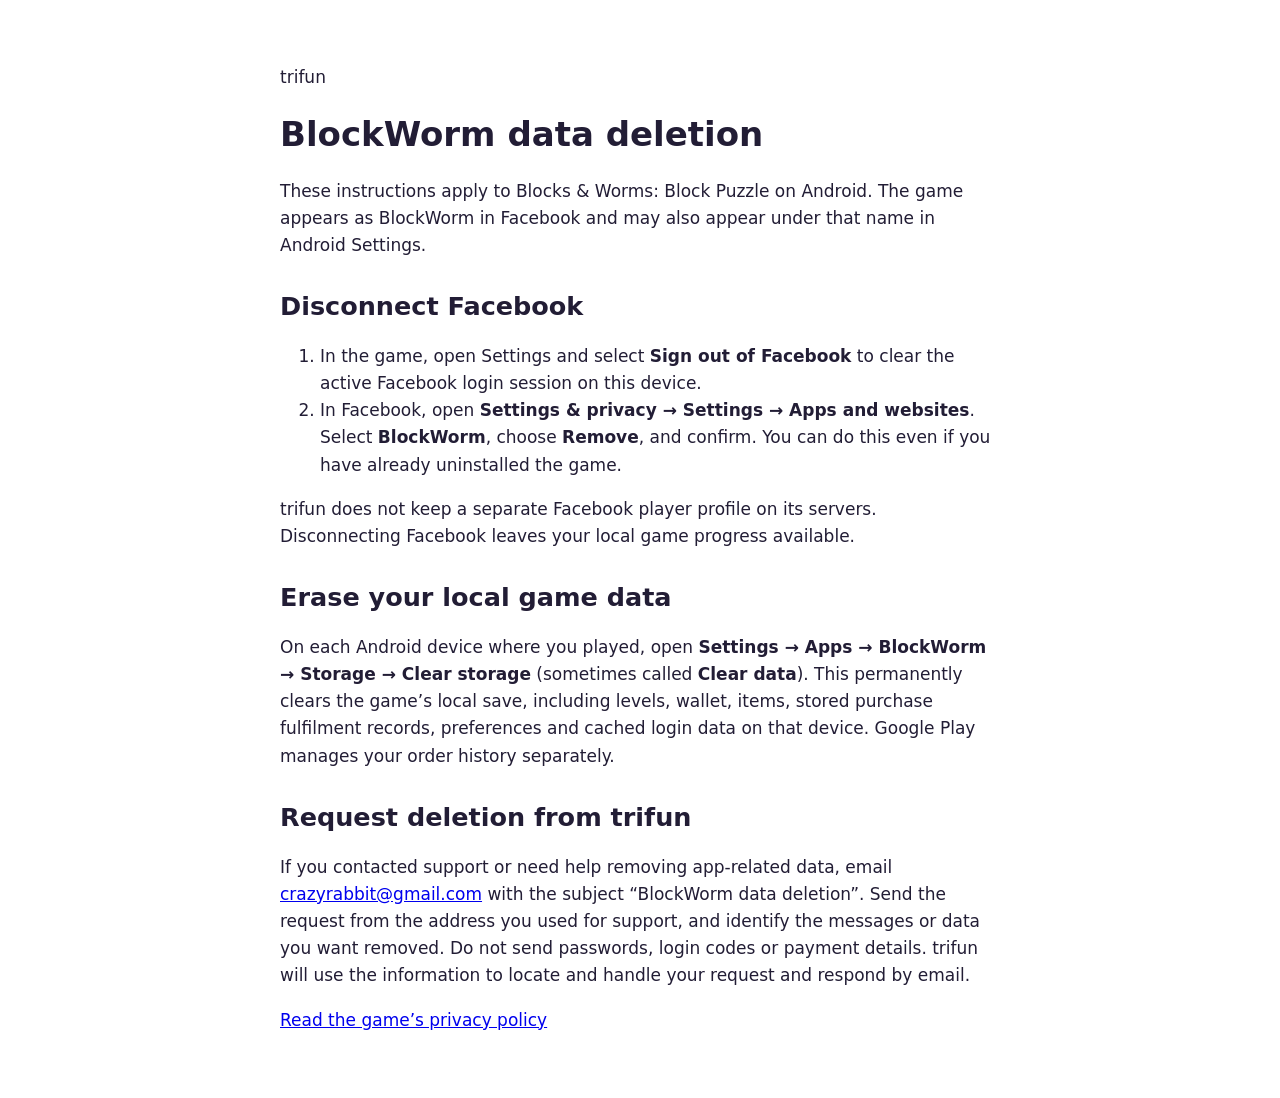
==== blocks-and-worms-data-deletion.html @ 9ded0299 "Add BlockWorm Facebook and local data deletion instructions" ====
<!doctype html><html lang="en"><meta charset="utf-8"><meta name="viewport" content="width=device-width,initial-scale=1"><title>BlockWorm Data Deletion | trifun</title><style>body{max-width:45rem;margin:4rem auto;padding:0 1.2rem;font:17px/1.6 system-ui;color:#221d35}h1,h2{line-height:1.2}h2{margin-top:2rem}</style><main><p>trifun</p><h1>BlockWorm data deletion</h1><p>These instructions apply to Blocks &amp; Worms: Block Puzzle on Android. The game appears as BlockWorm in Facebook and may also appear under that name in Android Settings.</p>
<h2>Disconnect Facebook</h2><ol><li>In the game, open Settings and select <strong>Sign out of Facebook</strong> to clear the active Facebook login session on this device.</li><li>In Facebook, open <strong>Settings &amp; privacy → Settings → Apps and websites</strong>. Select <strong>BlockWorm</strong>, choose <strong>Remove</strong>, and confirm. You can do this even if you have already uninstalled the game.</li></ol><p>trifun does not keep a separate Facebook player profile on its servers. Disconnecting Facebook leaves your local game progress available.</p>
<h2>Erase your local game data</h2><p>On each Android device where you played, open <strong>Settings → Apps → BlockWorm → Storage → Clear storage</strong> (sometimes called <strong>Clear data</strong>). This permanently clears the game’s local save, including levels, wallet, items, stored purchase fulfilment records, preferences and cached login data on that device. Google Play manages your order history separately.</p>
<h2>Request deletion from trifun</h2><p>If you contacted support or need help removing app-related data, email <a href="mailto:crazyrabbit@gmail.com?subject=BlockWorm%20data%20deletion">crazyrabbit@gmail.com</a> with the subject “BlockWorm data deletion”. Send the request from the address you used for support, and identify the messages or data you want removed. Do not send passwords, login codes or payment details. trifun will use the information to locate and handle your request and respond by email.</p><p><a href="blocks-and-worms-privacy.html">Read the game’s privacy policy</a></p></main></html>
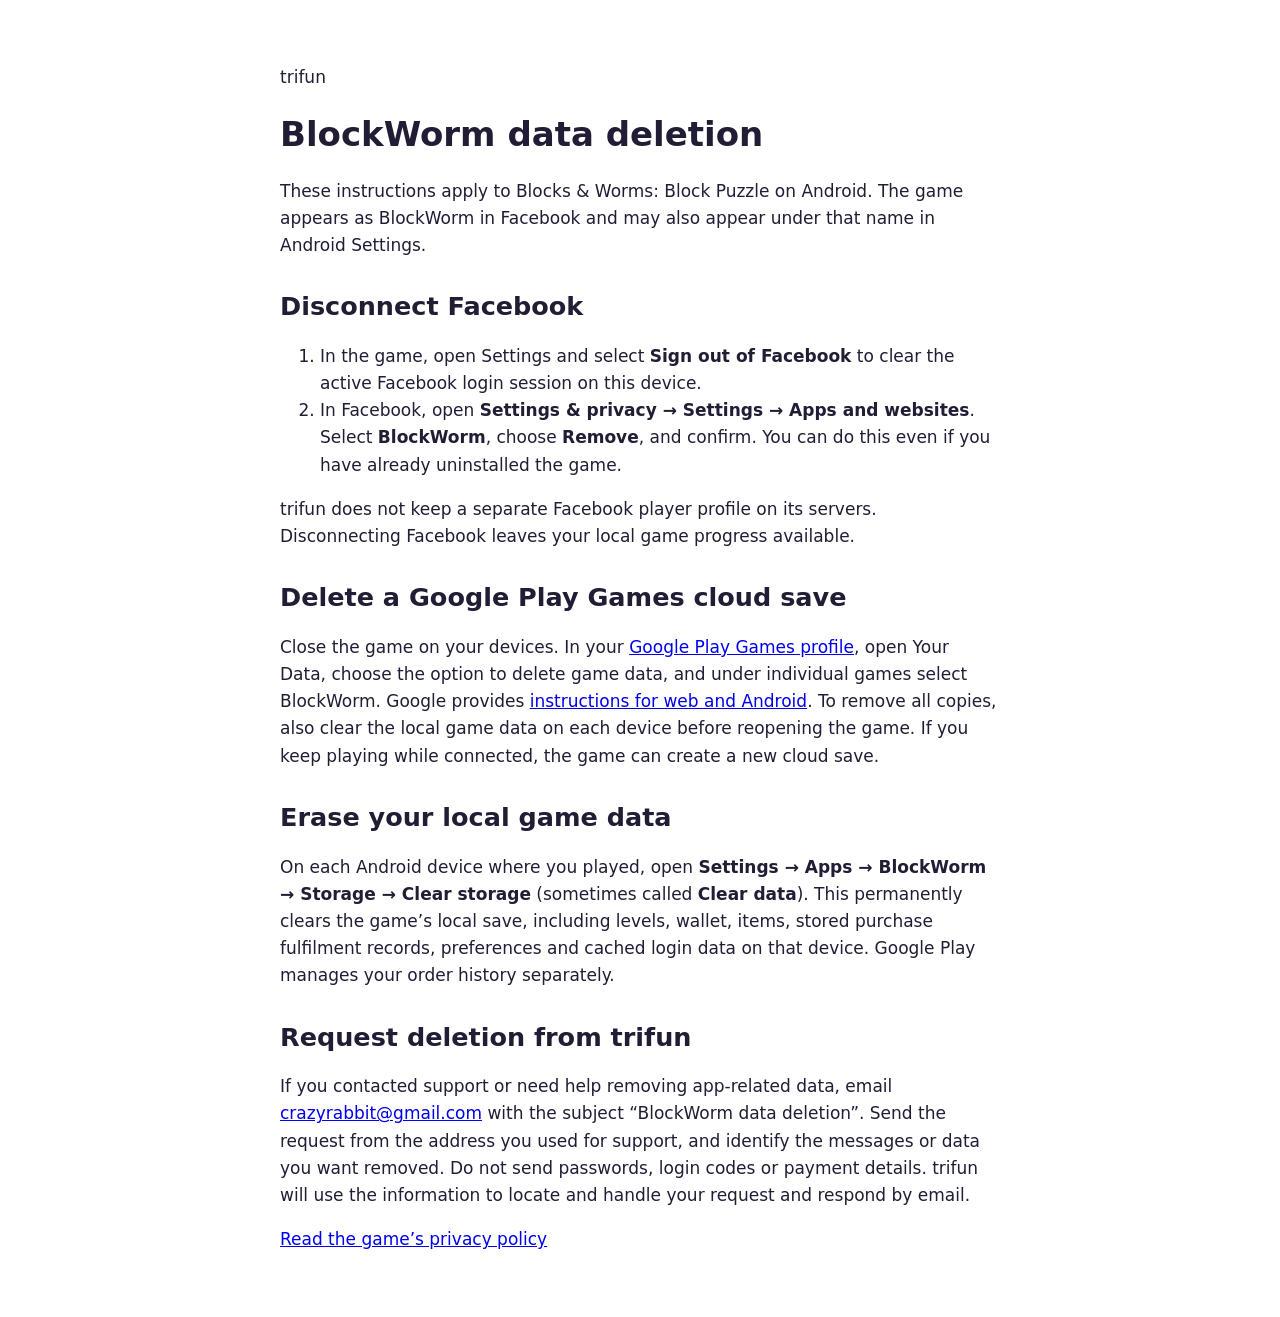
==== commit b0d46c6b: "Document Google Play Games saved data for BlockWorm" ====
--- a/blocks-and-worms-data-deletion.html
+++ b/blocks-and-worms-data-deletion.html
@@ -1,4 +1,4 @@
 <!doctype html><html lang="en"><meta charset="utf-8"><meta name="viewport" content="width=device-width,initial-scale=1"><title>BlockWorm Data Deletion | trifun</title><style>body{max-width:45rem;margin:4rem auto;padding:0 1.2rem;font:17px/1.6 system-ui;color:#221d35}h1,h2{line-height:1.2}h2{margin-top:2rem}</style><main><p>trifun</p><h1>BlockWorm data deletion</h1><p>These instructions apply to Blocks &amp; Worms: Block Puzzle on Android. The game appears as BlockWorm in Facebook and may also appear under that name in Android Settings.</p>
 <h2>Disconnect Facebook</h2><ol><li>In the game, open Settings and select <strong>Sign out of Facebook</strong> to clear the active Facebook login session on this device.</li><li>In Facebook, open <strong>Settings &amp; privacy → Settings → Apps and websites</strong>. Select <strong>BlockWorm</strong>, choose <strong>Remove</strong>, and confirm. You can do this even if you have already uninstalled the game.</li></ol><p>trifun does not keep a separate Facebook player profile on its servers. Disconnecting Facebook leaves your local game progress available.</p>
-<h2>Erase your local game data</h2><p>On each Android device where you played, open <strong>Settings → Apps → BlockWorm → Storage → Clear storage</strong> (sometimes called <strong>Clear data</strong>). This permanently clears the game’s local save, including levels, wallet, items, stored purchase fulfilment records, preferences and cached login data on that device. Google Play manages your order history separately.</p>
+<h2>Delete a Google Play Games cloud save</h2><p>Close the game on your devices. In your <a href="https://play.google.com/games/profile">Google Play Games profile</a>, open Your Data, choose the option to delete game data, and under individual games select BlockWorm. Google provides <a href="https://support.google.com/googleplay/answer/9130646">instructions for web and Android</a>. To remove all copies, also clear the local game data on each device before reopening the game. If you keep playing while connected, the game can create a new cloud save.</p><h2>Erase your local game data</h2><p>On each Android device where you played, open <strong>Settings → Apps → BlockWorm → Storage → Clear storage</strong> (sometimes called <strong>Clear data</strong>). This permanently clears the game’s local save, including levels, wallet, items, stored purchase fulfilment records, preferences and cached login data on that device. Google Play manages your order history separately.</p>
 <h2>Request deletion from trifun</h2><p>If you contacted support or need help removing app-related data, email <a href="mailto:crazyrabbit@gmail.com?subject=BlockWorm%20data%20deletion">crazyrabbit@gmail.com</a> with the subject “BlockWorm data deletion”. Send the request from the address you used for support, and identify the messages or data you want removed. Do not send passwords, login codes or payment details. trifun will use the information to locate and handle your request and respond by email.</p><p><a href="blocks-and-worms-privacy.html">Read the game’s privacy policy</a></p></main></html>
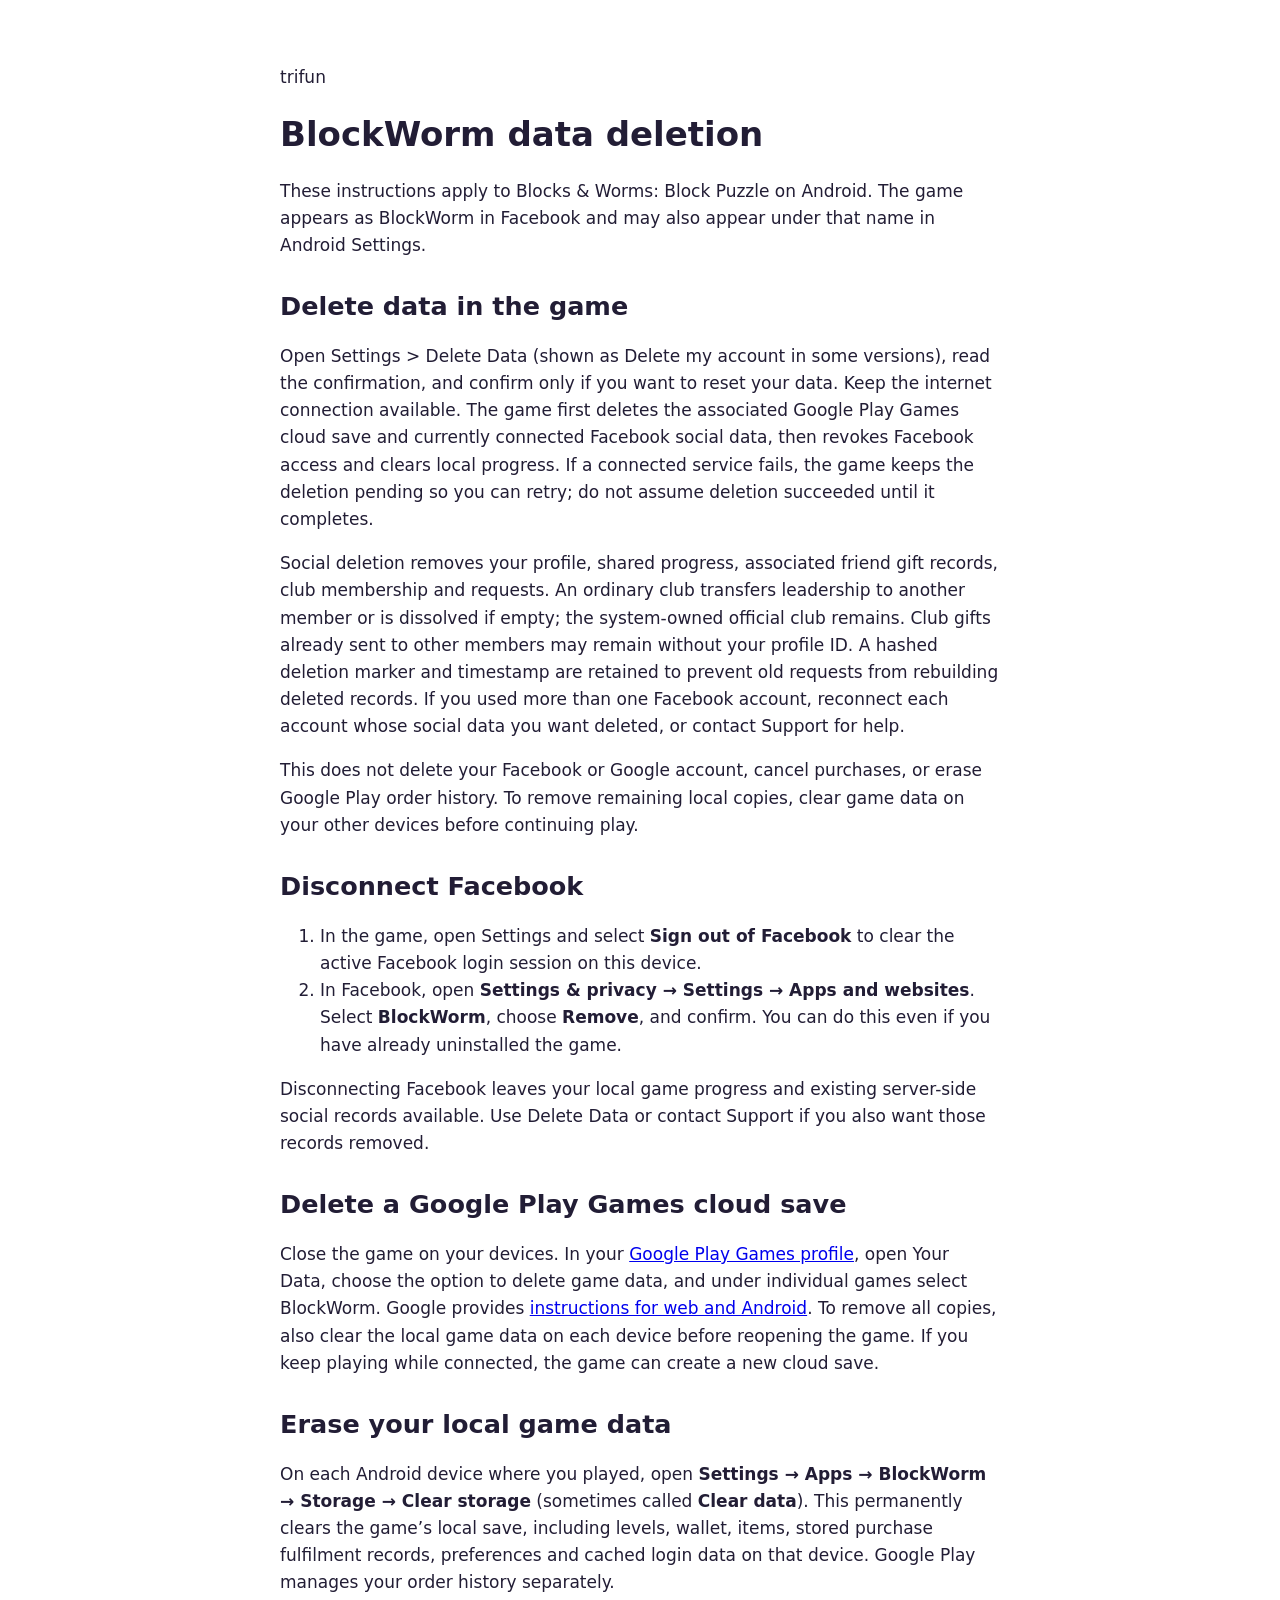
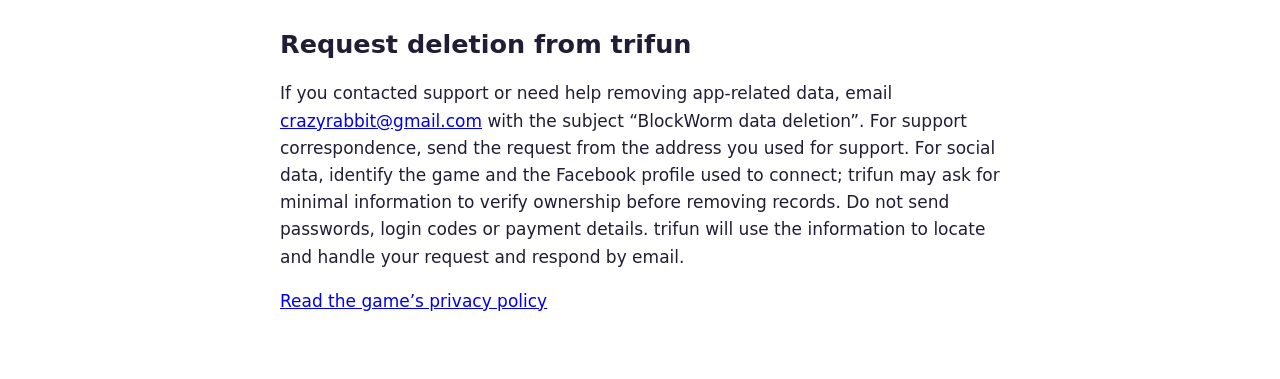
==== commit 318d4bc7: "Explain BlockWorm in-game and social data deletion" ====
--- a/blocks-and-worms-data-deletion.html
+++ b/blocks-and-worms-data-deletion.html
@@ -1,4 +1,4 @@
 <!doctype html><html lang="en"><meta charset="utf-8"><meta name="viewport" content="width=device-width,initial-scale=1"><title>BlockWorm Data Deletion | trifun</title><style>body{max-width:45rem;margin:4rem auto;padding:0 1.2rem;font:17px/1.6 system-ui;color:#221d35}h1,h2{line-height:1.2}h2{margin-top:2rem}</style><main><p>trifun</p><h1>BlockWorm data deletion</h1><p>These instructions apply to Blocks &amp; Worms: Block Puzzle on Android. The game appears as BlockWorm in Facebook and may also appear under that name in Android Settings.</p>
-<h2>Disconnect Facebook</h2><ol><li>In the game, open Settings and select <strong>Sign out of Facebook</strong> to clear the active Facebook login session on this device.</li><li>In Facebook, open <strong>Settings &amp; privacy → Settings → Apps and websites</strong>. Select <strong>BlockWorm</strong>, choose <strong>Remove</strong>, and confirm. You can do this even if you have already uninstalled the game.</li></ol><p>trifun does not keep a separate Facebook player profile on its servers. Disconnecting Facebook leaves your local game progress available.</p>
+<h2>Delete data in the game</h2><p>Open Settings &gt; Delete Data (shown as Delete my account in some versions), read the confirmation, and confirm only if you want to reset your data. Keep the internet connection available. The game first deletes the associated Google Play Games cloud save and currently connected Facebook social data, then revokes Facebook access and clears local progress. If a connected service fails, the game keeps the deletion pending so you can retry; do not assume deletion succeeded until it completes.</p><p>Social deletion removes your profile, shared progress, associated friend gift records, club membership and requests. An ordinary club transfers leadership to another member or is dissolved if empty; the system-owned official club remains. Club gifts already sent to other members may remain without your profile ID. A hashed deletion marker and timestamp are retained to prevent old requests from rebuilding deleted records. If you used more than one Facebook account, reconnect each account whose social data you want deleted, or contact Support for help.</p><p>This does not delete your Facebook or Google account, cancel purchases, or erase Google Play order history. To remove remaining local copies, clear game data on your other devices before continuing play.</p><h2>Disconnect Facebook</h2><ol><li>In the game, open Settings and select <strong>Sign out of Facebook</strong> to clear the active Facebook login session on this device.</li><li>In Facebook, open <strong>Settings &amp; privacy → Settings → Apps and websites</strong>. Select <strong>BlockWorm</strong>, choose <strong>Remove</strong>, and confirm. You can do this even if you have already uninstalled the game.</li></ol><p>Disconnecting Facebook leaves your local game progress and existing server-side social records available. Use Delete Data or contact Support if you also want those records removed.</p>
 <h2>Delete a Google Play Games cloud save</h2><p>Close the game on your devices. In your <a href="https://play.google.com/games/profile">Google Play Games profile</a>, open Your Data, choose the option to delete game data, and under individual games select BlockWorm. Google provides <a href="https://support.google.com/googleplay/answer/9130646">instructions for web and Android</a>. To remove all copies, also clear the local game data on each device before reopening the game. If you keep playing while connected, the game can create a new cloud save.</p><h2>Erase your local game data</h2><p>On each Android device where you played, open <strong>Settings → Apps → BlockWorm → Storage → Clear storage</strong> (sometimes called <strong>Clear data</strong>). This permanently clears the game’s local save, including levels, wallet, items, stored purchase fulfilment records, preferences and cached login data on that device. Google Play manages your order history separately.</p>
-<h2>Request deletion from trifun</h2><p>If you contacted support or need help removing app-related data, email <a href="mailto:crazyrabbit@gmail.com?subject=BlockWorm%20data%20deletion">crazyrabbit@gmail.com</a> with the subject “BlockWorm data deletion”. Send the request from the address you used for support, and identify the messages or data you want removed. Do not send passwords, login codes or payment details. trifun will use the information to locate and handle your request and respond by email.</p><p><a href="blocks-and-worms-privacy.html">Read the game’s privacy policy</a></p></main></html>
+<h2>Request deletion from trifun</h2><p>If you contacted support or need help removing app-related data, email <a href="mailto:crazyrabbit@gmail.com?subject=BlockWorm%20data%20deletion">crazyrabbit@gmail.com</a> with the subject “BlockWorm data deletion”. For support correspondence, send the request from the address you used for support. For social data, identify the game and the Facebook profile used to connect; trifun may ask for minimal information to verify ownership before removing records. Do not send passwords, login codes or payment details. trifun will use the information to locate and handle your request and respond by email.</p><p><a href="blocks-and-worms-privacy.html">Read the game’s privacy policy</a></p></main></html>
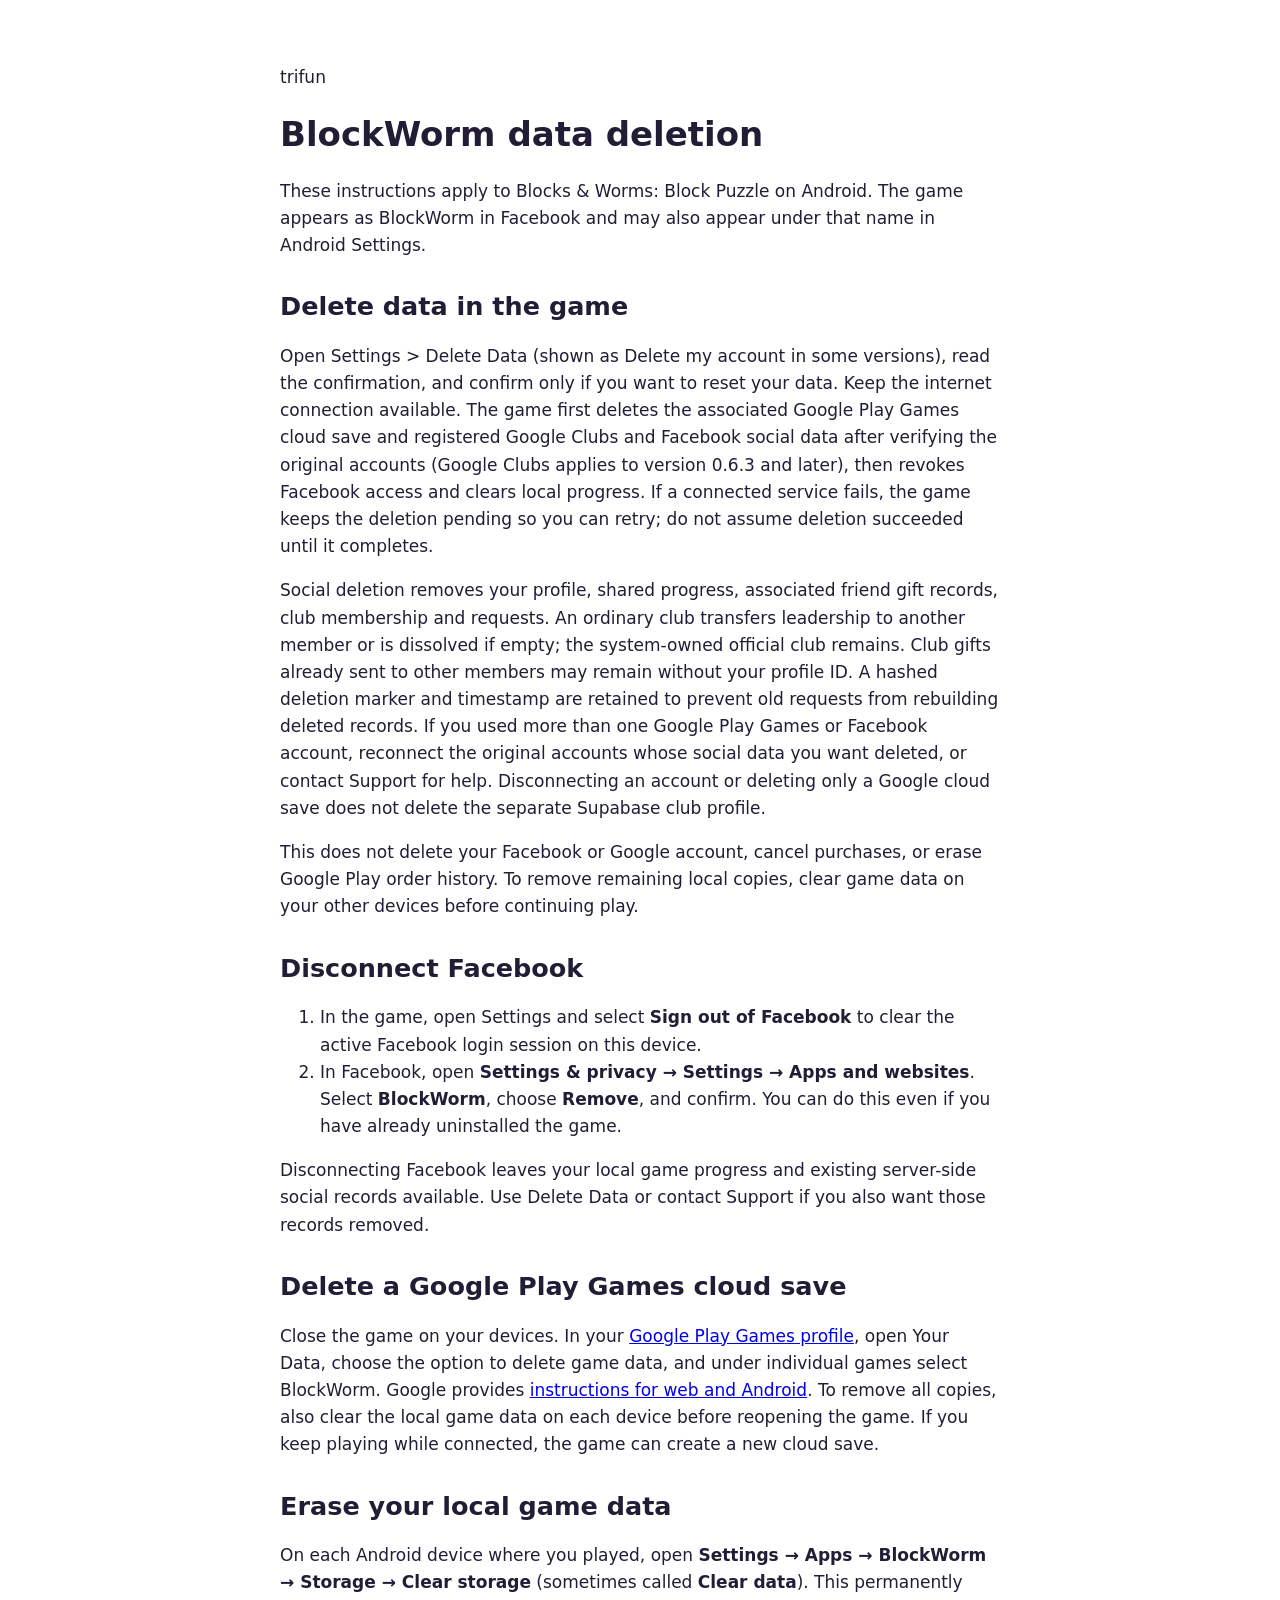
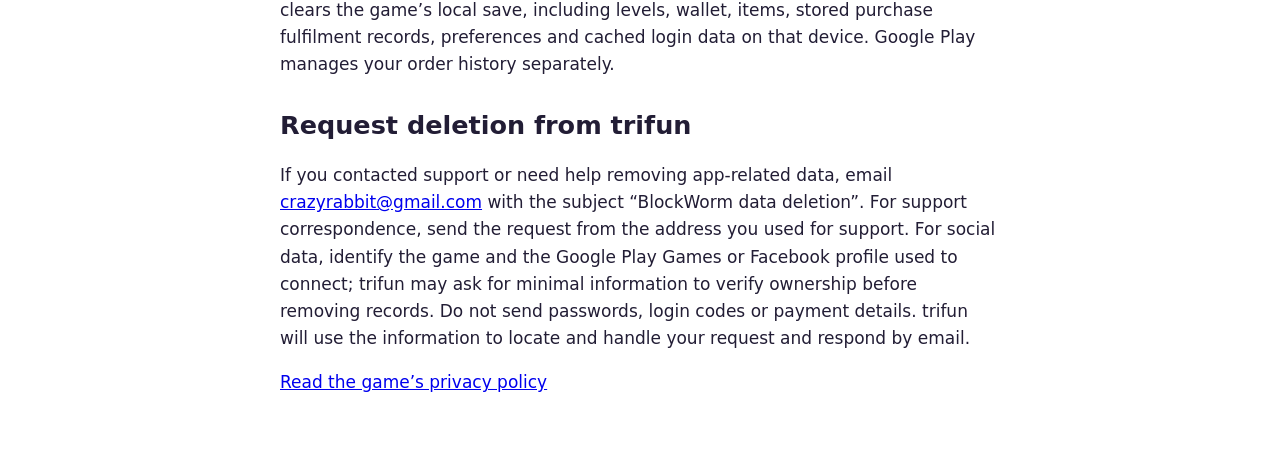
==== commit 3f068c01: "Explain verified Google Clubs and Facebook data deletion" ====
--- a/blocks-and-worms-data-deletion.html
+++ b/blocks-and-worms-data-deletion.html
@@ -1,4 +1,4 @@
 <!doctype html><html lang="en"><meta charset="utf-8"><meta name="viewport" content="width=device-width,initial-scale=1"><title>BlockWorm Data Deletion | trifun</title><style>body{max-width:45rem;margin:4rem auto;padding:0 1.2rem;font:17px/1.6 system-ui;color:#221d35}h1,h2{line-height:1.2}h2{margin-top:2rem}</style><main><p>trifun</p><h1>BlockWorm data deletion</h1><p>These instructions apply to Blocks &amp; Worms: Block Puzzle on Android. The game appears as BlockWorm in Facebook and may also appear under that name in Android Settings.</p>
-<h2>Delete data in the game</h2><p>Open Settings &gt; Delete Data (shown as Delete my account in some versions), read the confirmation, and confirm only if you want to reset your data. Keep the internet connection available. The game first deletes the associated Google Play Games cloud save and currently connected Facebook social data, then revokes Facebook access and clears local progress. If a connected service fails, the game keeps the deletion pending so you can retry; do not assume deletion succeeded until it completes.</p><p>Social deletion removes your profile, shared progress, associated friend gift records, club membership and requests. An ordinary club transfers leadership to another member or is dissolved if empty; the system-owned official club remains. Club gifts already sent to other members may remain without your profile ID. A hashed deletion marker and timestamp are retained to prevent old requests from rebuilding deleted records. If you used more than one Facebook account, reconnect each account whose social data you want deleted, or contact Support for help.</p><p>This does not delete your Facebook or Google account, cancel purchases, or erase Google Play order history. To remove remaining local copies, clear game data on your other devices before continuing play.</p><h2>Disconnect Facebook</h2><ol><li>In the game, open Settings and select <strong>Sign out of Facebook</strong> to clear the active Facebook login session on this device.</li><li>In Facebook, open <strong>Settings &amp; privacy → Settings → Apps and websites</strong>. Select <strong>BlockWorm</strong>, choose <strong>Remove</strong>, and confirm. You can do this even if you have already uninstalled the game.</li></ol><p>Disconnecting Facebook leaves your local game progress and existing server-side social records available. Use Delete Data or contact Support if you also want those records removed.</p>
+<h2>Delete data in the game</h2><p>Open Settings &gt; Delete Data (shown as Delete my account in some versions), read the confirmation, and confirm only if you want to reset your data. Keep the internet connection available. The game first deletes the associated Google Play Games cloud save and registered Google Clubs and Facebook social data after verifying the original accounts (Google Clubs applies to version 0.6.3 and later), then revokes Facebook access and clears local progress. If a connected service fails, the game keeps the deletion pending so you can retry; do not assume deletion succeeded until it completes.</p><p>Social deletion removes your profile, shared progress, associated friend gift records, club membership and requests. An ordinary club transfers leadership to another member or is dissolved if empty; the system-owned official club remains. Club gifts already sent to other members may remain without your profile ID. A hashed deletion marker and timestamp are retained to prevent old requests from rebuilding deleted records. If you used more than one Google Play Games or Facebook account, reconnect the original accounts whose social data you want deleted, or contact Support for help. Disconnecting an account or deleting only a Google cloud save does not delete the separate Supabase club profile.</p><p>This does not delete your Facebook or Google account, cancel purchases, or erase Google Play order history. To remove remaining local copies, clear game data on your other devices before continuing play.</p><h2>Disconnect Facebook</h2><ol><li>In the game, open Settings and select <strong>Sign out of Facebook</strong> to clear the active Facebook login session on this device.</li><li>In Facebook, open <strong>Settings &amp; privacy → Settings → Apps and websites</strong>. Select <strong>BlockWorm</strong>, choose <strong>Remove</strong>, and confirm. You can do this even if you have already uninstalled the game.</li></ol><p>Disconnecting Facebook leaves your local game progress and existing server-side social records available. Use Delete Data or contact Support if you also want those records removed.</p>
 <h2>Delete a Google Play Games cloud save</h2><p>Close the game on your devices. In your <a href="https://play.google.com/games/profile">Google Play Games profile</a>, open Your Data, choose the option to delete game data, and under individual games select BlockWorm. Google provides <a href="https://support.google.com/googleplay/answer/9130646">instructions for web and Android</a>. To remove all copies, also clear the local game data on each device before reopening the game. If you keep playing while connected, the game can create a new cloud save.</p><h2>Erase your local game data</h2><p>On each Android device where you played, open <strong>Settings → Apps → BlockWorm → Storage → Clear storage</strong> (sometimes called <strong>Clear data</strong>). This permanently clears the game’s local save, including levels, wallet, items, stored purchase fulfilment records, preferences and cached login data on that device. Google Play manages your order history separately.</p>
-<h2>Request deletion from trifun</h2><p>If you contacted support or need help removing app-related data, email <a href="mailto:crazyrabbit@gmail.com?subject=BlockWorm%20data%20deletion">crazyrabbit@gmail.com</a> with the subject “BlockWorm data deletion”. For support correspondence, send the request from the address you used for support. For social data, identify the game and the Facebook profile used to connect; trifun may ask for minimal information to verify ownership before removing records. Do not send passwords, login codes or payment details. trifun will use the information to locate and handle your request and respond by email.</p><p><a href="blocks-and-worms-privacy.html">Read the game’s privacy policy</a></p></main></html>
+<h2>Request deletion from trifun</h2><p>If you contacted support or need help removing app-related data, email <a href="mailto:crazyrabbit@gmail.com?subject=BlockWorm%20data%20deletion">crazyrabbit@gmail.com</a> with the subject “BlockWorm data deletion”. For support correspondence, send the request from the address you used for support. For social data, identify the game and the Google Play Games or Facebook profile used to connect; trifun may ask for minimal information to verify ownership before removing records. Do not send passwords, login codes or payment details. trifun will use the information to locate and handle your request and respond by email.</p><p><a href="blocks-and-worms-privacy.html">Read the game’s privacy policy</a></p></main></html>
